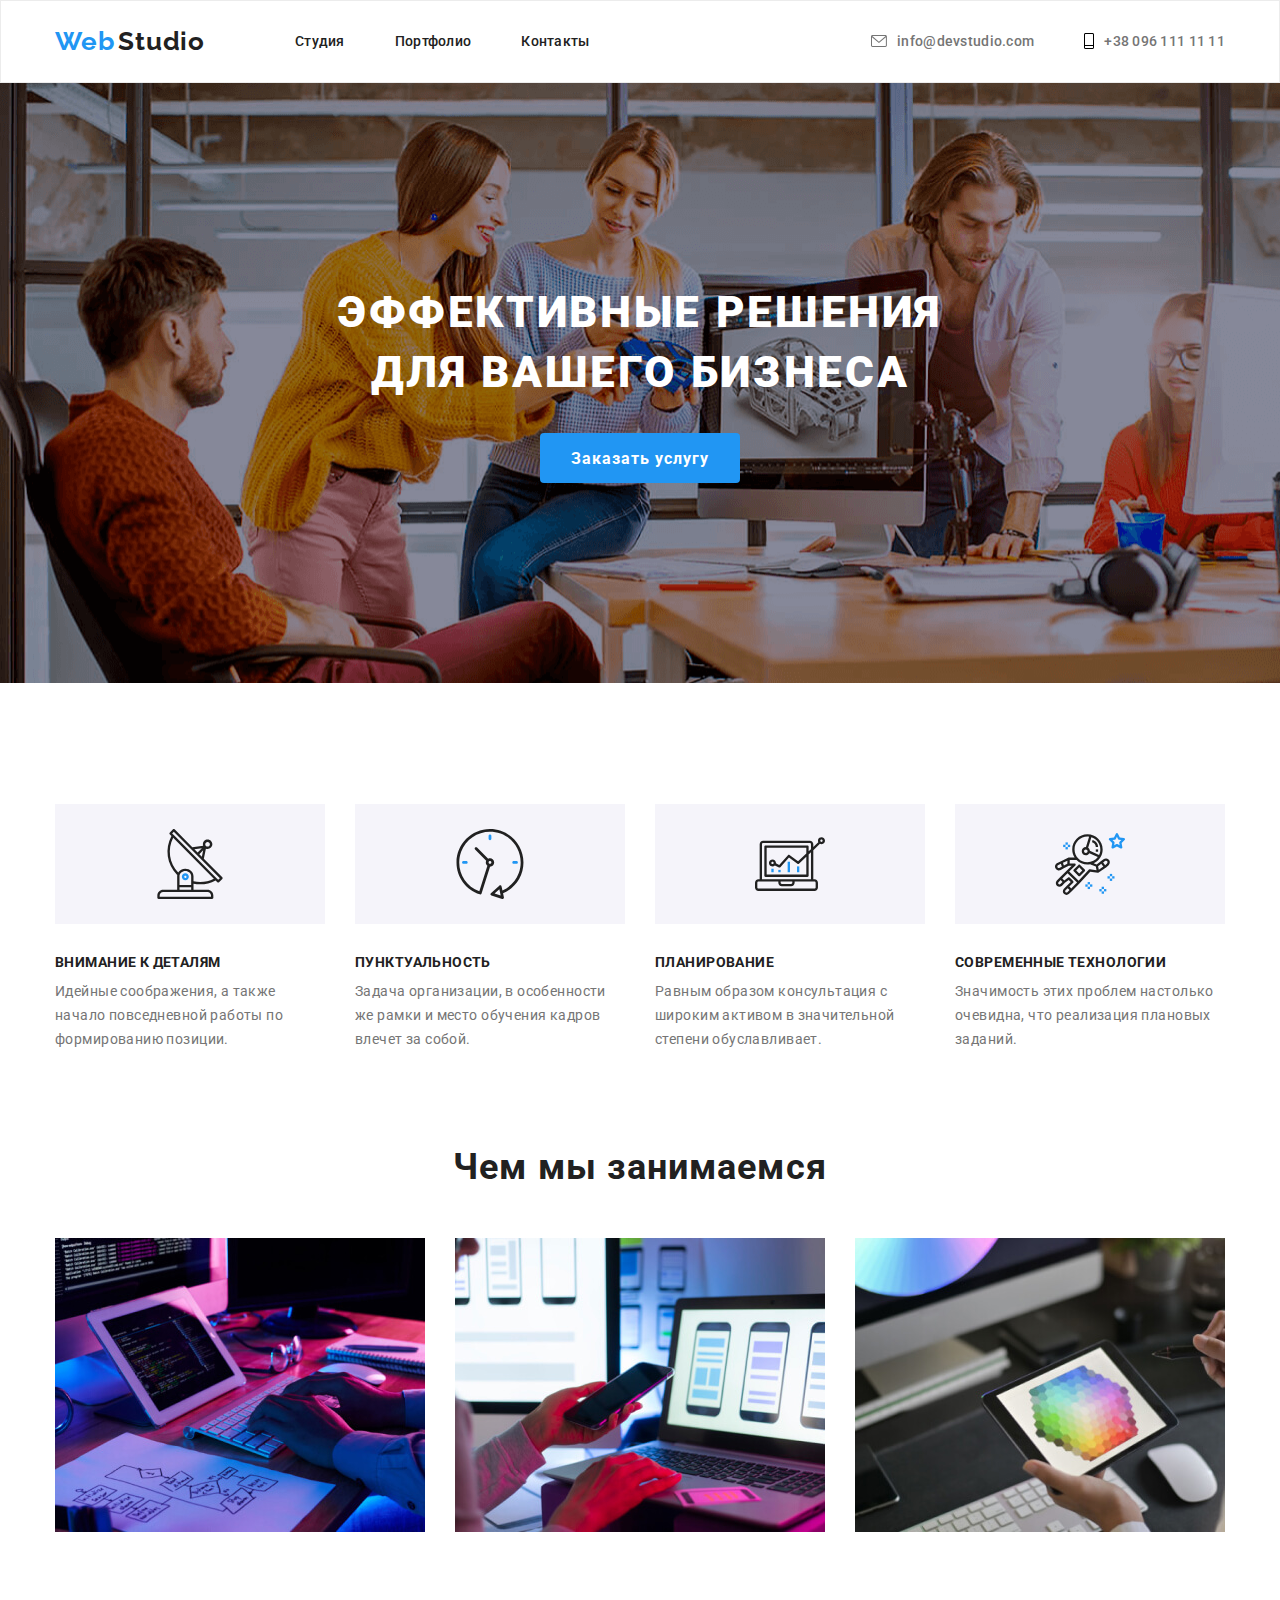
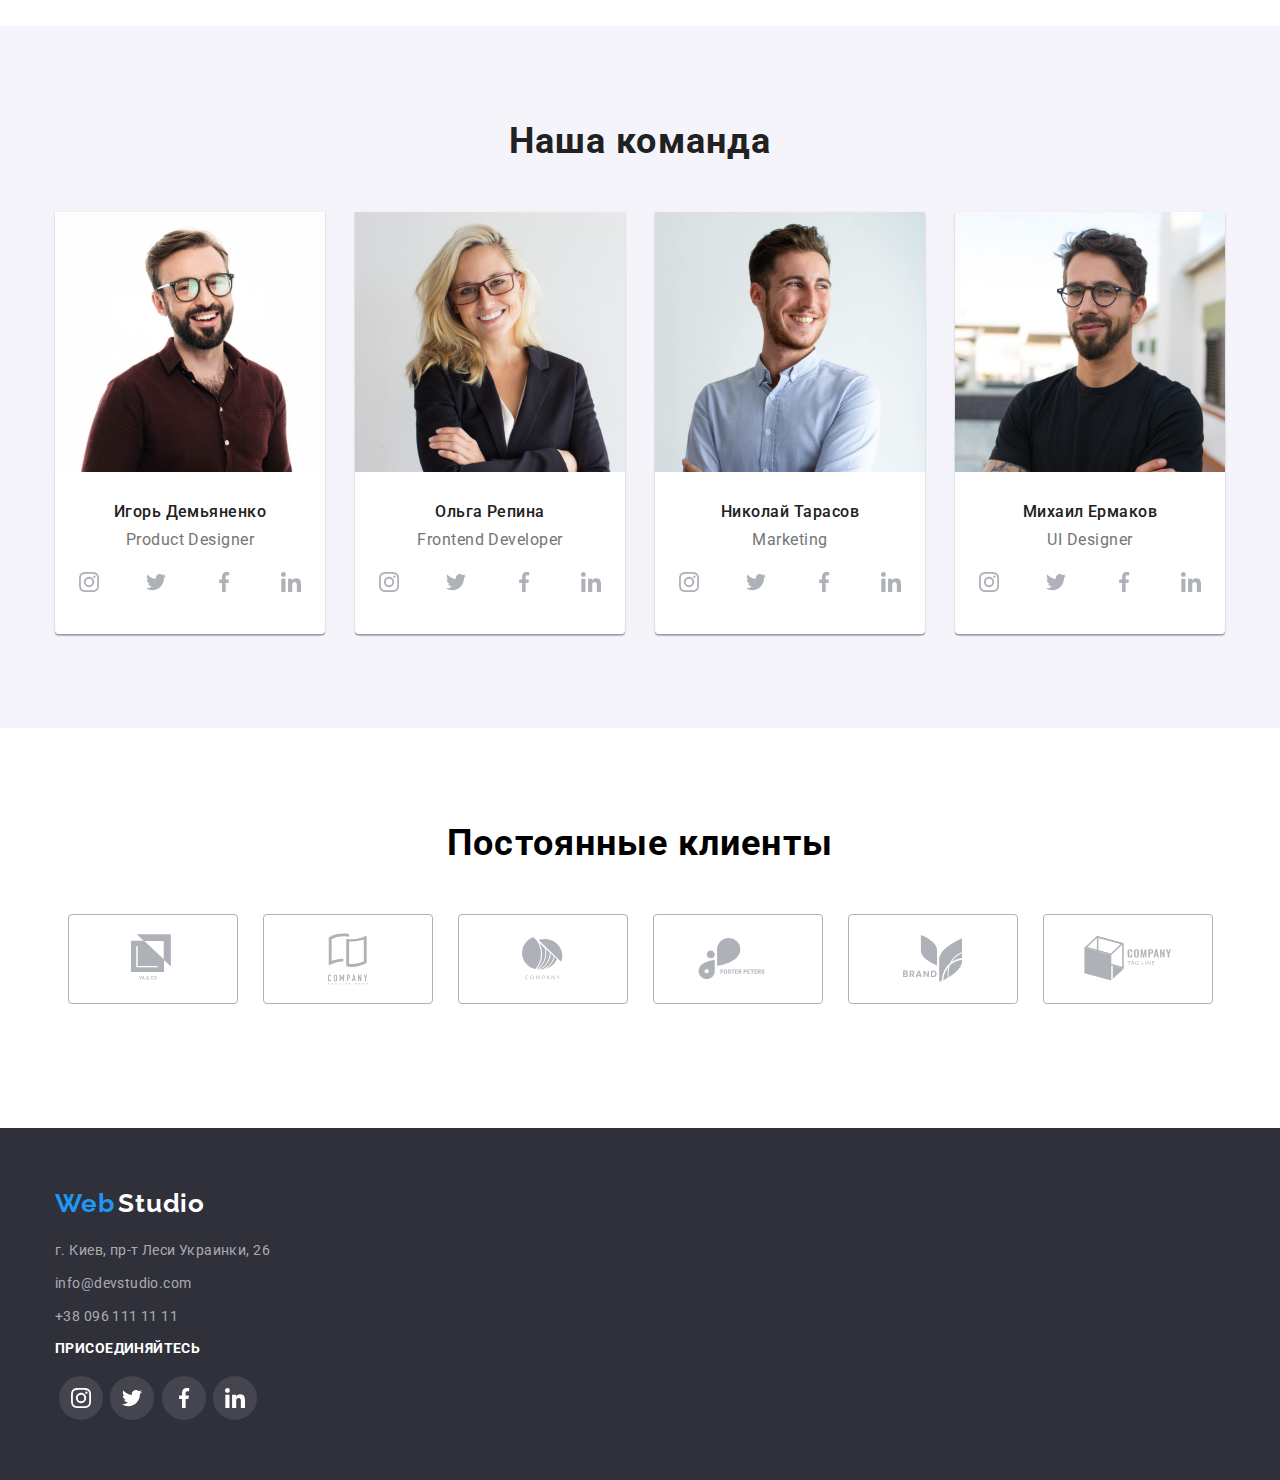
==== index.html @ cc457381 "Домашнее задание №4" ====
<!DOCTYPE html>
<html lang="ru">
	<head>
		<meta charset="UTF-8" />
		<meta name="viewport" content="width=device-width, initial-scale=1.0" />
		<title>Вебстудия</title>
		<link rel="stylesheet" href="https://cdnjs.cloudflare.com/ajax/libs/modern-normalize/1.0.0/modern-normalize.css" />
		<link
			href="https://fonts.googleapis.com/css2?family=Raleway:wght@700&family=Roboto:wght@400;500;700;900&display=swap"
			rel="stylesheet"
		/>
		<link rel="stylesheet" href="./css/styles.css" />
	</head>
	<body>
		<!--header-->
		<header class="header">
			<div class="conteiner">
				<nav class="navigation">
					<a class="logo link" href="./index.html" aria-label="Логотип Веб Студии" lang="en">
						<span class="logo-web">Web</span>
						<span class="logo-studio-black">Studio</span>
					</a>
					<ul class="navigation-list list">
						<li class="navigation-list-item">
							<a class="navigation-list-link link" href="./index.html">Студия</a>
						</li>
						<li class="navigation-list-item">
							<a class="navigation-list-link link" href="./portfolio.html">Портфолио</a>
						</li>
						<li class="navigation-list-item">
							<a class="navigation-list-link link" href="">Контакты</a>
						</li>
					</ul>
				</nav>

				<address class="address">
					<ul class="address-list list">
						<li class="address-list-item">
							<a class="address-mail-link link" href="mailto:info@devstudio.com">
								<svg class="address-mail-svg">
									<use href="./images/studio/svg/symbol-defs.svg#icon-mail"></use>
								</svg>
								info@devstudio.com
							</a>
						</li>
						<li class="address-list-item">
							<a class="address-tel-link link" href="tel:+380961111111">
								<svg class="address-tel-svg">
									<use href="./images/studio/svg/symbol-defs.svg#icon-tel"></use>
								</svg>
								+38 096 111 11 11
							</a>
						</li>
					</ul>
				</address>
			</div>
		</header>

		<main class="main">
			<!--hero-->
			<section class="hero">
				<div class="conteiner">
					<h1 class="hero-title">
						Эффективные решения
						<br />
						для вашего бизнеса
					</h1>
				</div>
				<div class="conteiner">
					<button type="button" class="modal-btn">Заказать услугу</button>
				</div>
			</section>

			<!--our advantages-->
			<section class="our-advantages">
				<div class="conteiner">
					<h2 class="our-advantages-title">Наши преимущества</h2>
					<ul class="our-advantages-list list">
						<li class="our-advantages-list-item">
							<h3 class="our-advantages-subtitle our-advantages-subtitle-icon-1">Внимание к деталям</h3>
							<p class="our-advantages-text">
								Идейные соображения, а также начало повседневной работы по формированию позиции.
							</p>
						</li>
						<li class="our-advantages-list-item">
							<h3 class="our-advantages-subtitle our-advantages-subtitle-icon-2">Пунктуальность</h3>
							<p class="our-advantages-text">
								Задача организации, в особенности же рамки и место обучения кадров влечет за собой.
							</p>
						</li>
						<li class="our-advantages-list-item">
							<h3 class="our-advantages-subtitle our-advantages-subtitle-icon-3">Планирование</h3>
							<p class="our-advantages-text">
								Равным образом консультация с широким активом в значительной степени обуславливает.
							</p>
						</li>
						<li class="our-advantages-list-item">
							<h3 class="our-advantages-subtitle our-advantages-subtitle-icon-4">Современные технологии</h3>
							<p class="our-advantages-text">
								Значимость этих проблем настолько очевидна, что реализация плановых заданий.
							</p>
						</li>
					</ul>
				</div>
			</section>

			<!--what are we doing-->
			<section class="what-are-we-doing">
				<div class="conteiner">
					<h2 class="what-are-we-doing-title">Чем мы занимаемся</h2>
					<ul class="what-are-we-doing-list list">
						<li class="what-are-we-doing-list-item">
							<a href="">
								<img src="./images/studio/what-are-we-doing/what-are-we-doing-1.jpg" width="370" height="294" alt="" />
							</a>
						</li>
						<li class="what-are-we-doing-list-item">
							<a href="">
								<img src="./images/studio/what-are-we-doing/what-are-we-doing-2.jpg" width="370" height="294" alt="" />
							</a>
						</li>
						<li class="what-are-we-doing-list-item">
							<a href="">
								<img src="./images/studio/what-are-we-doing/what-are-we-doing-3.jpg" width="370" height="294" alt="" />
							</a>
						</li>
					</ul>
				</div>
			</section>

			<!--our team-->
			<section class="our-team">
				<div class="conteiner">
					<h2 class="our-team-title">Наша команда</h2>
					<ul class="our-team-list list">
						<li class="our-team-list-item list">
							<img src="./images/studio/our-team/our-team-1.jpg" alt="фото парня анфас" width="270" height="260" />
							<h3 class="our-team-subtitle">Игорь Демьяненко</h3>
							<p class="our-team-text">Product Designer</p>
							<ul class="our-team-social-list list">
								<li class="our-team-social-list-item">
									<a href="#" class="our-team-social-list-link">
										<svg class="our-team-social-list-svg">
											<use href="./images/studio/svg/symbol-defs.svg#icon-instagram-1"></use>
										</svg>
									</a>
								</li>
								<li class="our-team-social-list-item">
									<a href="#" class="our-team-social-list-link">
										<svg class="our-team-social-list-svg">
											<use href="./images/studio/svg/symbol-defs.svg#icon-twitter-1"></use>
										</svg>
									</a>
								</li>
								<li class="our-team-social-list-item">
									<a href="#" class="our-team-social-list-link">
										<svg class="our-team-social-list-svg">
											<use href="./images/studio/svg/symbol-defs.svg#icon-facebook-1"></use>
										</svg>
									</a>
								</li>
								<li class="our-team-social-list-item">
									<a href="#" class="our-team-social-list-link">
										<svg class="our-team-social-list-svg">
											<use href="./images/studio/svg/symbol-defs.svg#icon-linkedin-1"></use>
										</svg>
									</a>
								</li>
							</ul>
						</li>
						<li class="our-team-list-item list">
							<img src="./images/studio/our-team/our-team-2.jpg" alt="фото девушки анфас" width="270" height="260" />
							<h3 class="our-team-subtitle">Ольга Репина</h3>
							<p class="our-team-text">Frontend Developer</p>
							<ul class="our-team-social-list list">
								<li class="our-team-social-list-item">
									<a href="#" class="our-team-social-list-link">
										<svg class="our-team-social-list-svg">
											<use href="./images/studio/svg/symbol-defs.svg#icon-instagram-1"></use>
										</svg>
									</a>
								</li>
								<li class="our-team-social-list-item">
									<a href="#" class="our-team-social-list-link">
										<svg class="our-team-social-list-svg">
											<use href="./images/studio/svg/symbol-defs.svg#icon-twitter-1"></use>
										</svg>
									</a>
								</li>
								<li class="our-team-social-list-item">
									<a href="#" class="our-team-social-list-link">
										<svg class="our-team-social-list-svg">
											<use href="./images/studio/svg/symbol-defs.svg#icon-facebook-1"></use>
										</svg>
									</a>
								</li>
								<li class="our-team-social-list-item">
									<a href="#" class="our-team-social-list-link">
										<svg class="our-team-social-list-svg">
											<use href="./images/studio/svg/symbol-defs.svg#icon-linkedin-1"></use>
										</svg>
									</a>
								</li>
							</ul>
						</li>
						<li class="our-team-list-item list">
							<img src="./images/studio/our-team/our-team-3.jpg" alt="фото парня анфас" width="270" height="260" />
							<h3 class="our-team-subtitle">Николай Тарасов</h3>
							<p class="our-team-text">Marketing</p>
							<ul class="our-team-social-list list">
								<li class="our-team-social-list-item">
									<a href="#" class="our-team-social-list-link">
										<svg class="our-team-social-list-svg">
											<use href="./images/studio/svg/symbol-defs.svg#icon-instagram-1"></use>
										</svg>
									</a>
								</li>
								<li class="our-team-social-list-item">
									<a href="#" class="our-team-social-list-link">
										<svg class="our-team-social-list-svg">
											<use href="./images/studio/svg/symbol-defs.svg#icon-twitter-1"></use>
										</svg>
									</a>
								</li>
								<li class="our-team-social-list-item">
									<a href="#" class="our-team-social-list-link">
										<svg class="our-team-social-list-svg">
											<use href="./images/studio/svg/symbol-defs.svg#icon-facebook-1"></use>
										</svg>
									</a>
								</li>
								<li class="our-team-social-list-item">
									<a href="#" class="our-team-social-list-link">
										<svg class="our-team-social-list-svg">
											<use href="./images/studio/svg/symbol-defs.svg#icon-linkedin-1"></use>
										</svg>
									</a>
								</li>
							</ul>
						</li>
						<li class="our-team-list-item list">
							<img src="./images/studio/our-team/our-team-4.jpg" alt="фото парня анфас" width="270" height="260" />
							<h3 class="our-team-subtitle">Михаил Ермаков</h3>
							<p class="our-team-text">UI Designer</p>
							<ul class="our-team-social-list list">
								<li class="our-team-social-list-item">
									<a href="#" class="our-team-social-list-link">
										<svg class="our-team-social-list-svg">
											<use href="./images/studio/svg/symbol-defs.svg#icon-instagram-1"></use>
										</svg>
									</a>
								</li>
								<li class="our-team-social-list-item">
									<a href="#" class="our-team-social-list-link">
										<svg class="our-team-social-list-svg">
											<use href="./images/studio/svg/symbol-defs.svg#icon-twitter-1"></use>
										</svg>
									</a>
								</li>
								<li class="our-team-social-list-item">
									<a href="#" class="our-team-social-list-link">
										<svg class="our-team-social-list-svg">
											<use href="./images/studio/svg/symbol-defs.svg#icon-facebook-1"></use>
										</svg>
									</a>
								</li>
								<li class="our-team-social-list-item">
									<a href="#" class="our-team-social-list-link">
										<svg class="our-team-social-list-svg">
											<use href="./images/studio/svg/symbol-defs.svg#icon-linkedin-1"></use>
										</svg>
									</a>
								</li>
							</ul>
						</li>
					</ul>
				</div>
			</section>

			<!--regular customers-->
			<section class="regular-customers">
				<div class="conteiner">
					<h2 class="regular-customers-title">Постоянные клиенты</h2>
					<ul class="regular-customers-list list">
						<li class="regular-customers-list-item">
							<a href="#" class="regular-customers-list-link">
								<svg class="regular-customers-list-svg" width="44px" height="49px">
									<use href="./images/studio/svg/symbol-defs.svg#icon-logo-1"></use>
								</svg>
							</a>
						</li>
						<li class="regular-customers-list-item">
							<a href="#" class="regular-customers-list-link">
								<svg class="regular-customers-list-svg" width="40px" height="52px">
									<use href="./images/studio/svg/symbol-defs.svg#icon-logo-2"></use>
								</svg>
							</a>
						</li>
						<li class="regular-customers-list-item">
							<a href="#" class="regular-customers-list-link">
								<svg class="regular-customers-list-svg" width="41px" height="43px">
									<use href="./images/studio/svg/symbol-defs.svg#icon-logo-3"></use>
								</svg>
							</a>
						</li>
						<li class="regular-customers-list-item">
							<a href="#" class="regular-customers-list-link">
								<svg class="regular-customers-list-svg" width="80px" height="42px">
									<use href="./images/studio/svg/symbol-defs.svg#icon-logo-4"></use>
								</svg>
							</a>
						</li>
						<li class="regular-customers-list-item">
							<a href="#" class="regular-customers-list-link">
								<svg class="regular-customers-list-svg" width="59px" height="47px">
									<use href="./images/studio/svg/symbol-defs.svg#icon-logo-5"></use>
								</svg>
							</a>
						</li>
						<li class="regular-customers-list-item">
							<a href="#" class="regular-customers-list-link">
								<svg class="regular-customers-list-svg" width="88px" height="45px">
									<use href="./images/studio/svg/symbol-defs.svg#icon-logo-6"></use>
								</svg>
							</a>
						</li>
					</ul>
				</div>
			</section>
		</main>

		<footer class="footer">
			<div class="conteiner">
				<a class="logo-footer link" href="./index.html" aria-label="Логотип Веб Студии" lang="en">
					<span class="logo-footer-web">Web</span>
					<span class="logo-footer-studio-white">Studio</span>
				</a>
				<address class="address-footer">
					<ul class="address-footer-list list">
						<li class="address-footer-list-item">
							<a class="address-footer-map-link link" href="https://goo.gl/maps/joasaBkSW2DnJmef8" target="blank">
								г. Киев, пр-т Леси Украинки, 26
							</a>
						</li>
						<li class="address-footer-list-item">
							<a class="address-footer-mail-link link" href="mailto:info@devstudio.com">info@devstudio.com</a>
						</li>
						<li class="address-footer-list-item">
							<a class="address-footer-tel-link link" href="tel:+380961111111">+38 096 111 11 11</a>
						</li>
					</ul>
				</address>
				<div class="join">
					<h3 class="footer-join-title">присоединяйтесь</h3>
					<ul class="footer-social-list list">
						<li class="footer-social-list-item">
							<a href="#" class="footer-social-list-link">
								<svg class="footer-social-list-svg">
									<use href="./images/studio/svg/symbol-defs.svg#icon-instagram-1"></use>
								</svg>
							</a>
						</li>
						<li class="footer-social-list-item">
							<a href="#" class="footer-social-list-link">
								<svg class="footer-social-list-svg">
									<use href="./images/studio/svg/symbol-defs.svg#icon-twitter-1"></use>
								</svg>
							</a>
						</li>
						<li class="footer-social-list-item">
							<a href="#" class="footer-social-list-link">
								<svg class="footer-social-list-svg">
									<use href="./images/studio/svg/symbol-defs.svg#icon-facebook-1"></use>
								</svg>
							</a>
						</li>
						<li class="footer-social-list-item">
							<a href="#" class="footer-social-list-link">
								<svg class="footer-social-list-svg">
									<use href="./images/studio/svg/symbol-defs.svg#icon-linkedin-1"></use>
								</svg>
							</a>
						</li>
					</ul>
				</div>
			</div>
		</footer>
	</body>
</html>
---- css/styles.css ----
:root {
	--main-font: "Roboto", sans-serif;
	--secondary-font: "Raleway", sans-serif;
	--main-color: #212121;
	--secondary-color: #757575;
	--third-color: #ffffff;
	--accent-color: #2196f3;
	--modal-btn-color: #188ce8;
	--bgd-color: #f5f4fa;
	--icon-color: #afb1b8;
}

*,
*::before,
*::after {
	padding: 0px;
	margin: 0px;
}

body {
	font-family: var(--main-font);
	font-style: normal;
}

.list {
	list-style: none;
}

.link {
	text-decoration: none;
}

.address {
	font-style: normal;
}

img {
	display: block;
}

.conteiner {
	width: 1200px;
	padding: 0 15px;
	margin: 0 auto;
}

/*======== header =======*/
.header {
	padding: 25px 0;
	border: 1px solid #ececec;
}
.header .conteiner {
	display: flex;
	align-items: center;
}

.header .address {
	margin-left: auto;
}
.address-list-item:not(:last-child) {
	margin-right: 50px;
}

.navigation {
	display: flex;
	align-items: center;
}

.navigation-list {
	display: flex;
}

.address-list {
	display: flex;
	align-items: center;
}

.logo {
	margin-right: 90px;
}

.navigation-list-item:not(:last-child) {
	margin-right: 50px;
}

.logo-web {
	font-family: var(--secondary-font);
	font-style: normal;
	font-weight: 700;
	font-size: 26px;
	line-height: 1.192;
	letter-spacing: 0.03em;
	color: var(--accent-color);
}

.logo-studio-black {
	font-family: var(--secondary-font);
	font-style: normal;
	font-weight: 700;
	font-size: 26px;
	line-height: 1.192;
	letter-spacing: 0.03em;
	color: var(--main-color);
}

.navigation-list-link {
	font-weight: 500;
	font-size: 14px;
	line-height: 1.143;
	letter-spacing: 0.02em;
	color: var(--main-color);
}

.address-tel-link,
.address-mail-link {
	font-style: normal;
	font-weight: 500;
	font-size: 14px;
	line-height: 1.143;
	letter-spacing: 0.02em;
	color: var(--secondary-color);

	display: flex;
	justify-content: center;
	align-items: center;
}

.navigation-list-link:hover,
.navigation-list-link:focus,
.address-mail-link:hover,
.address-mail-link:focus,
.address-tel-link:hover,
.address-tel-link:focus {
	color: var(--accent-color);
	cursor: pointer;
}

.address-mail-svg {
	width: 16px;
	height: 12px;
	margin-right: 10px;
}

.address-mail-link:hover .address-mail-svg {
	fill: var(--accent-color);
	cursor: pointer;
}

.address-mail-svg {
	fill: var(--secondary-color);
}

.address-tel-svg {
	width: 10px;
	height: 16px;
	margin-right: 10px;
}

.address-tel-link:hover .address-tel-svg {
	fill: var(--accent-color);
	cursor: pointer;
}

.address-tell-svg {
	fill: var(--secondary-color);
}
/*======== end header =======*/

/*======================================== STUDIO ========================================*/
/*======= hero =======*/
.hero {
	background: #c4c4c4;
	background-image: url(../images/studio/hero/hero-Img.png);
	background-color: rgba(47, 48, 58, 0.4);
	text-align: center;
	padding-top: 200px;
	padding-bottom: 200px;
}
.hero-title {
	margin-top: 0px;
	margin-bottom: 30px;
	font-weight: 900;
	font-size: 44px;
	line-height: 1.36;
	letter-spacing: 0.06em;
	text-transform: uppercase;
	color: var(--third-color);
}

.modal-btn {
	border-radius: 4px;
	border: 1px solid transparent;
	min-width: 200px;
	height: 50px;
	padding: 10px;

	font-family: var(--main-font);
	font-style: normal;
	font-weight: 700;
	font-size: 16px;
	line-height: 1.88;
	align-items: center;
	letter-spacing: 0.06em;
	color: var(--third-color);
	background-color: var(--accent-color);
}

.modal-btn:hover,
.modal-btn:focus {
	background: var(--modal-btn-color);
	cursor: pointer;
}
/*======= end hero =======*/

/*======= our advantages =======*/
.our-advantages {
	padding-bottom: 94px;
	padding-top: 94px;
}

.our-advantages-list {
	display: flex;
	flex-wrap: wrap;
}

.our-advantages-list-item {
	width: calc((100% - 90px) / 4);
	margin-right: 30px;
}
.our-advantages-list-item:nth-child(4n) {
	margin-right: 0;
}

.our-advantages-title {
	visibility: hidden;
}
.our-advantages-subtitle {
	margin-top: 0px;
	margin-bottom: 10px;
	font-weight: 700;
	font-size: 14px;
	line-height: 1.143;
	letter-spacing: 0.03em;
	text-transform: uppercase;
	color: var(--main-color);
}

.our-advantages-text {
	margin-top: 0px;
	margin-bottom: 0px;
	font-weight: 400;
	font-size: 14px;
	line-height: 1.714;
	letter-spacing: 0.03em;
	color: var(--secondary-color);
}

.our-advantages-subtitle-icon-1::before {
	display: block;
	content: "";
	width: 270px;
	height: 120px;
	background-color: var(--bgd-color);
	margin-bottom: 30px;
	background-image: url(../images/studio/svg/our-advantages-icon/antenna\ 1.svg);
	background-repeat: no-repeat;
	background-position: center;
}

.our-advantages-subtitle-icon-2::before {
	display: block;
	content: "";
	width: 270px;
	height: 120px;
	background-color: var(--bgd-color);
	margin-bottom: 30px;
	background-image: url(../images/studio/svg/our-advantages-icon/clock\ 1.svg);
	background-repeat: no-repeat;
	background-position: center;
}
.our-advantages-subtitle-icon-3::before {
	display: block;
	content: "";
	width: 270px;
	height: 120px;
	background-color: var(--bgd-color);
	margin-bottom: 30px;
	background-image: url(../images/studio/svg/our-advantages-icon/diagram\ 1.svg);
	background-repeat: no-repeat;
	background-position: center;
}
.our-advantages-subtitle-icon-4::before {
	display: block;
	content: "";
	width: 270px;
	height: 120px;
	background-color: var(--bgd-color);
	margin-bottom: 30px;
	background-image: url(../images/studio/svg/our-advantages-icon/astronaut\ 1.svg);
	background-repeat: no-repeat;
	background-position: center;
}
/*======= end our advantages =======*/

/*======= what-are-we-doing ======*/
.what-are-we-doing {
	padding-bottom: 94px;
}

.what-are-we-doing-list {
	display: flex;
	flex-wrap: wrap;
}

.what-are-we-doing-list-item {
	width: calc((100% - 60px) / 3);
	margin-right: 30px;
}

.what-are-we-doing-list-item:nth-child(3n) {
	margin-right: 0;
}

.what-are-we-doing-title {
	margin-top: 0px;
	margin-bottom: 50px;
	font-weight: 700;
	font-size: 36px;
	line-height: 1.167;
	text-align: center;
	letter-spacing: 0.03em;
	color: var(--main-color);
}
/*======= end what are we doing ======*/

/*======= our team =======*/
.our-team {
	background: var(--bgd-color);
}

.our-team {
	padding-bottom: 94px;
	padding-top: 94px;
}

.our-team-list {
	display: flex;
	flex-wrap: wrap;
}

.our-team-list-item {
	margin-right: 30px;
	width: calc((100% - 90px) / 4);
	border-radius: 0px 0px 4px 4px;
	background: var(--third-color);
	box-shadow: 0px 1px 3px rgba(0, 0, 0, 0.12), 0px 1px 1px rgba(0, 0, 0, 0.14), 0px 2px 1px rgba(0, 0, 0, 0.2);
}

.our-team-social-list {
	display: flex;
	justify-content: space-around;
	margin-bottom: 30px;
}

.our-team-social-list-link {
	display: flex;
	justify-content: center;
	align-items: center;
	width: 44px;
	height: 44px;
	border-radius: 50%;
	background-color: var(--third-color);
}

.our-team-social-list-svg {
	width: 20px;
	height: 20px;
	fill: var(--icon-color);
}

.our-team-social-list-link:hover .our-team-social-list-svg {
	fill: var(--third-color);
}

.our-team-social-list-link:hover {
	background-color: var(--accent-color);
}

.our-team-list-item:nth-child(4n) {
	margin-right: 0;
}

.our-team-title {
	margin-top: 0px;
	margin-bottom: 50px;
	font-weight: 700;
	font-size: 36px;
	line-height: 1.167;
	text-align: center;
	letter-spacing: 0.03em;
	color: var(--main-color);
}

.our-team-subtitle {
	margin-top: 30px;
	margin-bottom: 10px;
	font-weight: 500;
	font-size: 16px;
	line-height: 1.188;
	text-align: center;
	letter-spacing: 0.03em;
	color: var(--main-color);
}

.our-team-text {
	margin-bottom: 10px;
	font-weight: 400;
	font-size: 16px;
	text-align: center;
	letter-spacing: 0.03em;
	color: var(--secondary-color);
}
/*======= end our team =======*/

/*======= regular customers =======*/
.regular-customers {
	padding-bottom: 94px;
	padding-top: 94px;
}

.regular-customers-title {
	font-family: var(--main-font);
	font-style: normal;
	font-weight: 700;
	font-size: 36px;
	line-height: 42px;
	text-align: center;
	letter-spacing: 0.03em;
	margin-bottom: 50px;
}

.regular-customers-list {
	display: flex;
	justify-content: space-around;
	margin-bottom: 30px;
}

.regular-customers-list-link {
	display: flex;
	justify-content: center;
	align-items: center;
	width: 170px;
	height: 90px;
	border: 1px solid var(--icon-color);
	box-sizing: border-box;
	border-radius: 4px;
}

.regular-customers-list-svg {
	fill: var(--icon-color);
}

.regular-customers-list-link:hover {
	border-color: var(--accent-color);
}

.regular-customers-list-link:hover .regular-customers-list-svg {
	fill: var(--accent-color);
}
/*======= end regular customers =======*/

/*======= footter address =======*/
.footer {
	background: #2f303a;
	padding-top: 60px;
	padding-bottom: 60px;
}

.logo-footer {
	display: block;
	margin-bottom: 20px;
}

.logo-footer-web {
	font-family: var(--secondary-font);
	font-style: normal;
	font-weight: 700;
	font-size: 26px;
	line-height: 1.192;
	letter-spacing: 0.03em;
	color: var(--accent-color);
}

.logo-footer-studio-white {
	font-family: var(--secondary-font);
	font-style: normal;
	font-weight: 700;
	font-size: 26px;
	line-height: 1.192;
	letter-spacing: 0.03em;
	color: var(--third-color);
}

.address-footer-list-item {
	display: block;
}

.address-footer-list-item:not(:last-child) {
	margin-bottom: 9px;
}

.address-footer-map-link {
	font-style: normal;
	font-weight: 400;
	font-size: 14px;
	line-height: 1.714;
	letter-spacing: 0.03em;
	color: rgba(255, 255, 255, 0.6);
}

.address-footer-mail-link,
.address-footer-tel-link {
	font-style: normal;
	font-weight: 400;
	font-size: 14px;
	line-height: 1.714;
	letter-spacing: 0.03em;
	color: rgba(255, 255, 255, 0.6);
}

.address-footer-map-link:hover,
.address-footer-map-link:focus,
.address-footer-mail-link:hover,
.address-footer-mail-link:focus,
.address-footer-tel-link:hover,
.address-footer-tel-link:focus {
	color: var(--third-color);
}

.address-footer {
	width: 231px;
	height: 81px;
	margin-bottom: 20px;
}

.join {
	width: 206px;
	height: 80px;
}

.footer-join-title {
	font-family: var(--main-font);
	font-style: normal;
	font-weight: 700;
	font-size: 14px;
	line-height: 16px;
	letter-spacing: 0.03em;
	text-transform: uppercase;
	color: var(--third-color);
	margin-bottom: 20px;
}

.footer-social-list {
	display: flex;
	justify-content: space-around;
}

.footer-social-list-link {
	display: flex;
	justify-content: center;
	align-items: center;
	width: 44px;
	height: 44px;
	border-radius: 50%;
	background: rgba(255, 255, 255, 0.1);
}

.footer-social-list-svg {
	width: 20px;
	height: 20px;
	fill: var(--third-color);
}

.footer-social-list-link:hover .footer-social-list-svg {
	fill: var(--third-color);
}

.footer-social-list-link:hover {
	background-color: var(--accent-color);
}
/*======= end footter address =======*/
/*======================================== END STUDIO ========================================*/

/*======================================== PORTFOLIO ========================================*/
/*======= pottfolio filters =======*/
.pottfolio-filters-list {
	display: flex;
	flex-wrap: wrap;
	justify-content: center;
}

.pottfolio-filters {
	padding-bottom: 50px;
	padding-top: 94px;
}

.pottfolio-filters-list-item:not(:last-child) {
	margin-right: 8px;
}

.pottfolio-filters-btn:hover,
.pottfolio-filters-btn:focus {
	color: var(--third-color);
	background: var(--accent-color);
	cursor: pointer;
}

.pottfolio-filters-btn {
	font-family: var(--main-font);
	font-style: normal;
	font-weight: 500;
	font-size: 16px;
	line-height: 1.63;
	text-align: center;
	letter-spacing: 0.03em;
	color: var(--main-color);

	background: var(--bgd-color);
	border-radius: 4px;
	border: 1px solid transparent;
	padding: 6px 22px;
}
/*======= end pottfolio filters =======*/

/*======= pottfolio projects =======*/
.projects {
	padding-bottom: 94px;
}

.projects-list {
	display: flex;
	flex-wrap: wrap;
}

.projects-list-item {
	width: calc((100% - 60px) / 3);
	height: 404px;
	background: var(--third-color);
	border: 1px solid #eeeeee;
	box-sizing: border-box;
	margin-right: 30px;
	margin-bottom: 30px;
}
.projects-list-item:hover {
	box-shadow: 0px 1px 1px rgba(0, 0, 0, 0.12), 0px 4px 4px rgba(0, 0, 0, 0.06), 1px 4px 6px rgba(0, 0, 0, 0.16);
	cursor: pointer;
}

.projects-list-item:nth-child(3n) {
	margin-right: 0;
}

.projects-list-item:nth-last-child(-n + 3) {
	margin-bottom: 0;
}

.projects-title {
	visibility: hidden;
}

.projects-subtitle {
	font-weight: 700;
	font-size: 18px;
	line-height: 2;
	letter-spacing: 0.06em;
	color: var(--main-color);
}

.projects-text {
	font-weight: 400;
	font-size: 16px;
	line-height: 1.88;
	letter-spacing: 0.03em;
	color: var(--secondary-color);
}

.projects-list-content {
	padding: 20px 24px;
}
/*======= end pottfolio projects =======*/
/*======================================== END PORTFOLIO ========================================*/
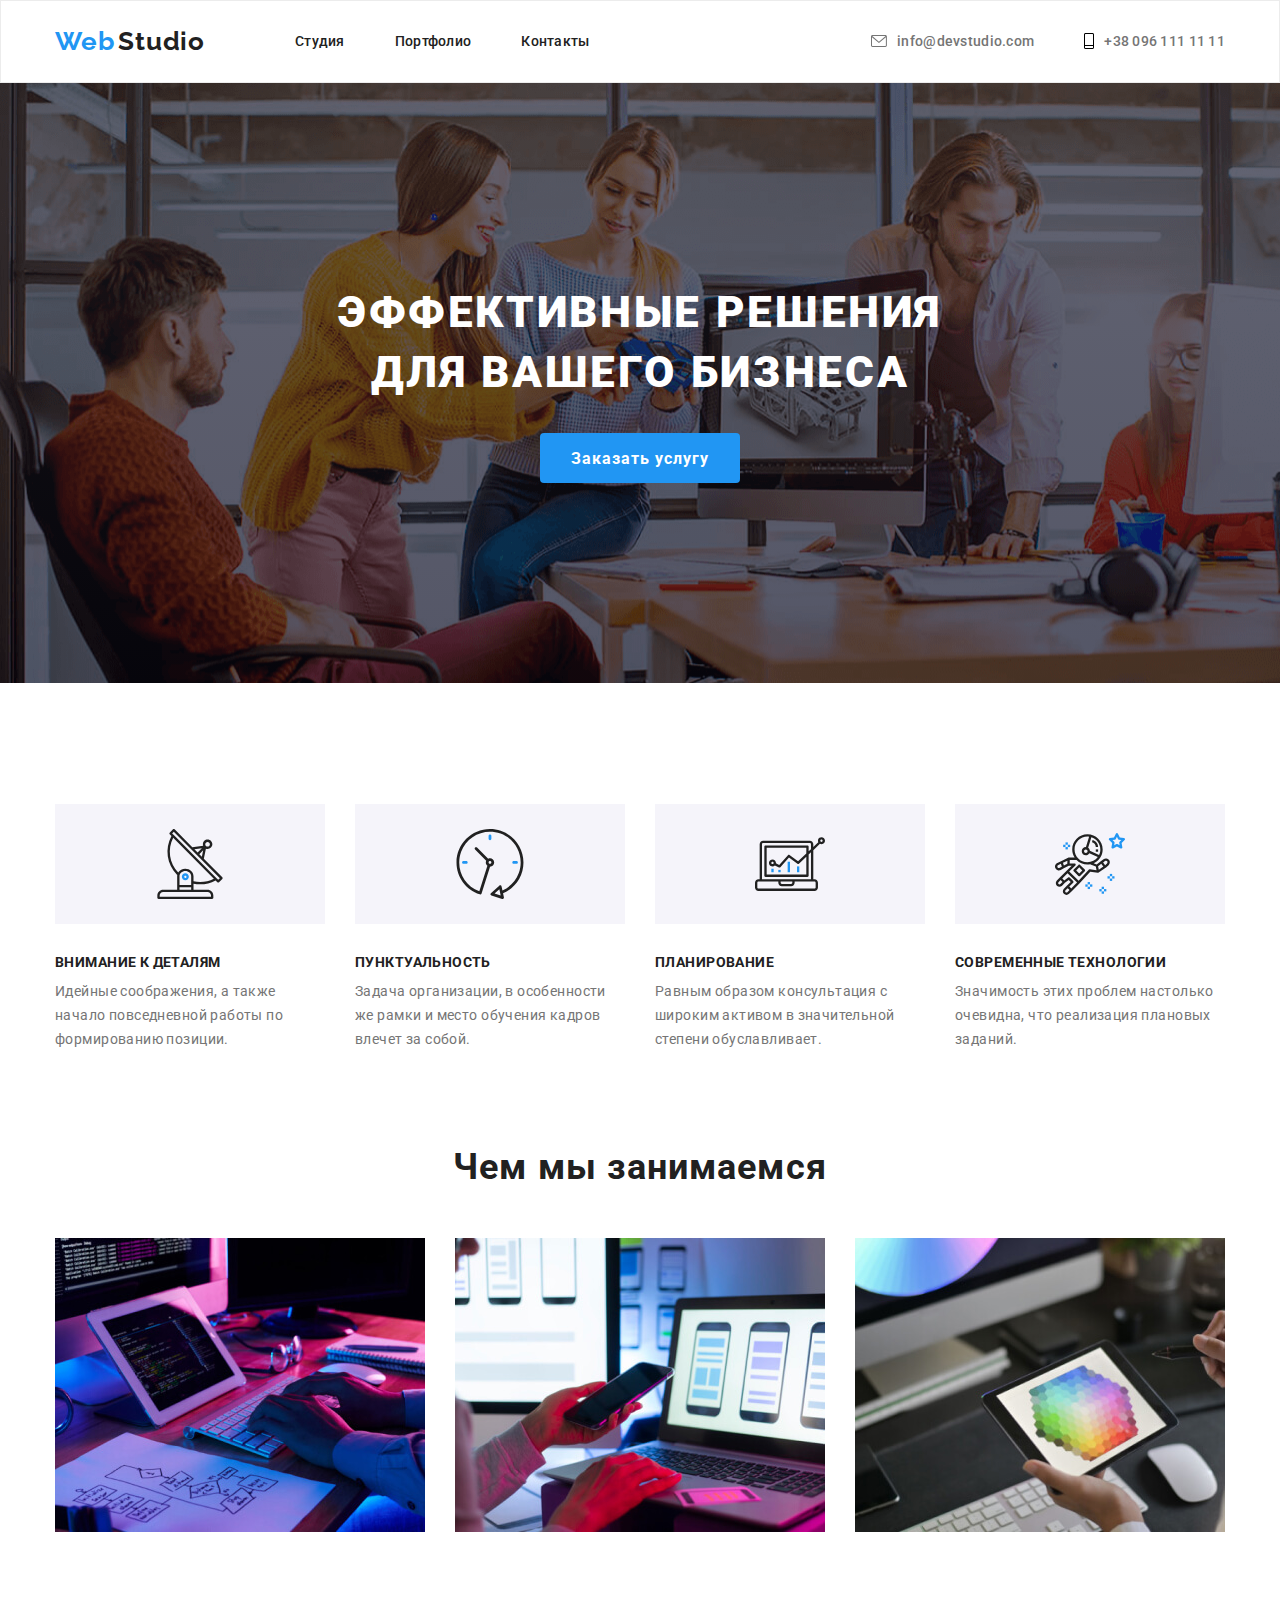
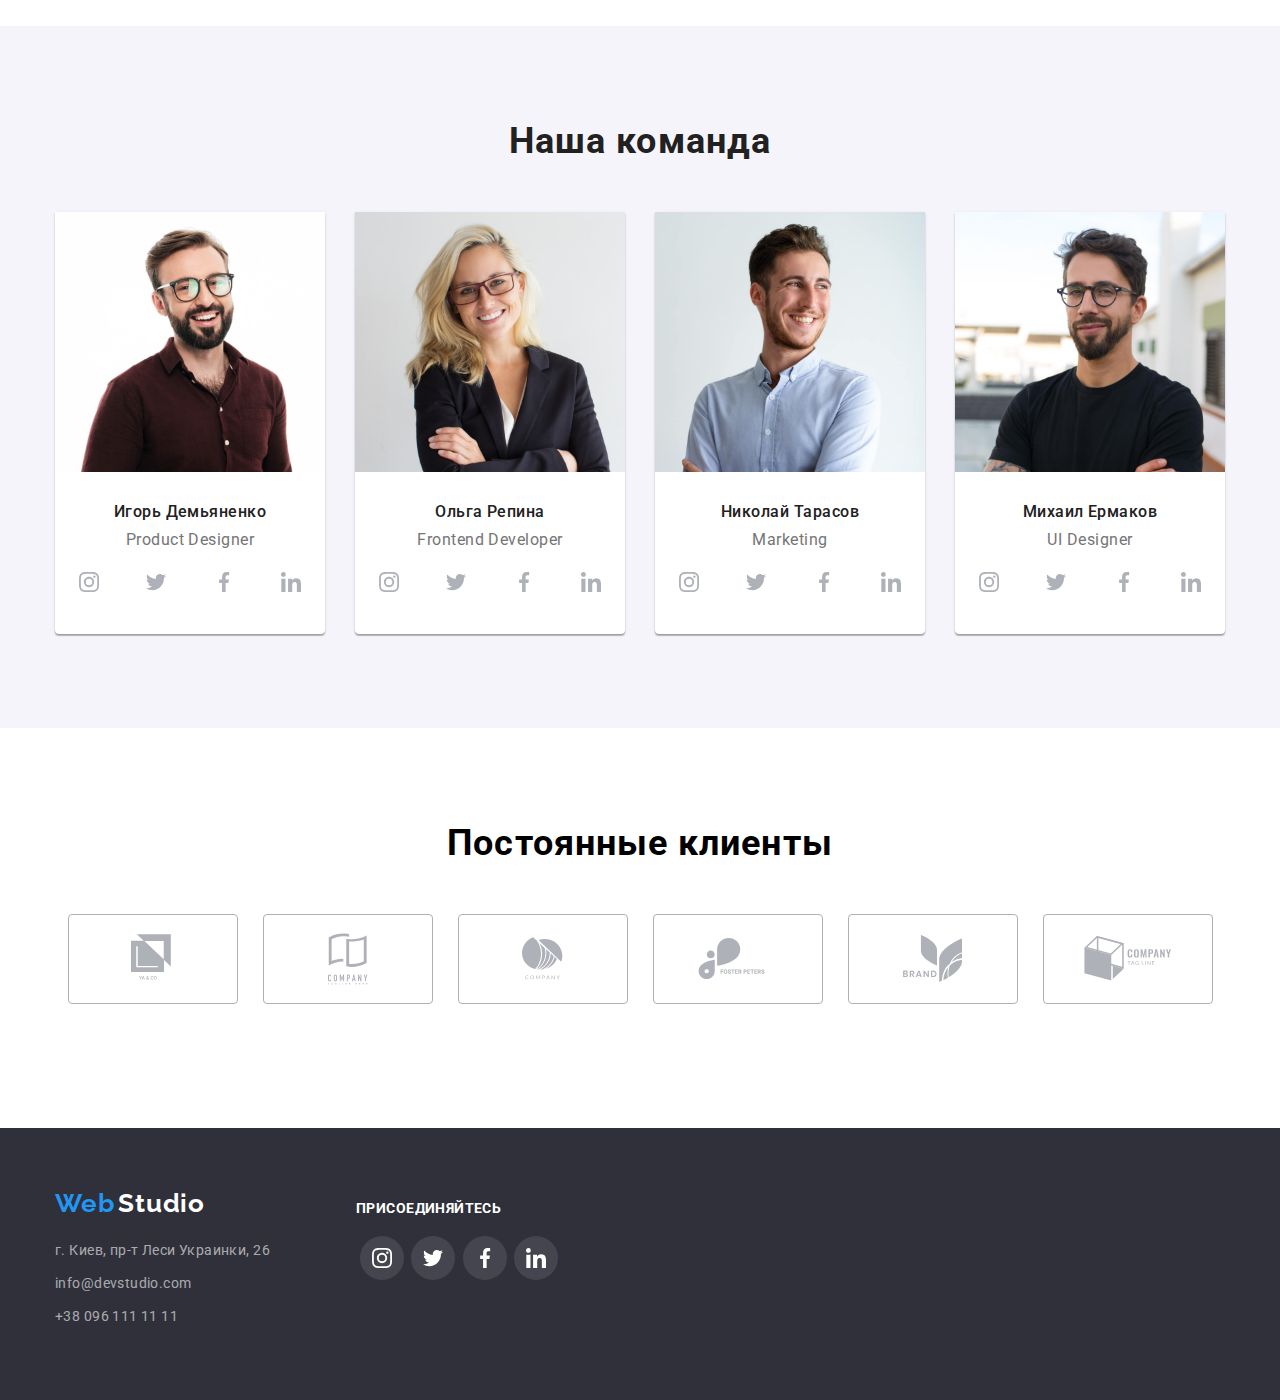
==== commit 0102381f: "домашнее задание №4.1" ====
--- a/index.html
+++ b/index.html
@@ -331,57 +331,63 @@
 
 		<footer class="footer">
 			<div class="conteiner">
-				<a class="logo-footer link" href="./index.html" aria-label="Логотип Веб Студии" lang="en">
-					<span class="logo-footer-web">Web</span>
-					<span class="logo-footer-studio-white">Studio</span>
-				</a>
-				<address class="address-footer">
-					<ul class="address-footer-list list">
-						<li class="address-footer-list-item">
-							<a class="address-footer-map-link link" href="https://goo.gl/maps/joasaBkSW2DnJmef8" target="blank">
-								г. Киев, пр-т Леси Украинки, 26
-							</a>
-						</li>
-						<li class="address-footer-list-item">
-							<a class="address-footer-mail-link link" href="mailto:info@devstudio.com">info@devstudio.com</a>
-						</li>
-						<li class="address-footer-list-item">
-							<a class="address-footer-tel-link link" href="tel:+380961111111">+38 096 111 11 11</a>
-						</li>
-					</ul>
-				</address>
-				<div class="join">
-					<h3 class="footer-join-title">присоединяйтесь</h3>
-					<ul class="footer-social-list list">
-						<li class="footer-social-list-item">
-							<a href="#" class="footer-social-list-link">
-								<svg class="footer-social-list-svg">
-									<use href="./images/studio/svg/symbol-defs.svg#icon-instagram-1"></use>
-								</svg>
-							</a>
-						</li>
-						<li class="footer-social-list-item">
-							<a href="#" class="footer-social-list-link">
-								<svg class="footer-social-list-svg">
-									<use href="./images/studio/svg/symbol-defs.svg#icon-twitter-1"></use>
-								</svg>
-							</a>
-						</li>
-						<li class="footer-social-list-item">
-							<a href="#" class="footer-social-list-link">
-								<svg class="footer-social-list-svg">
-									<use href="./images/studio/svg/symbol-defs.svg#icon-facebook-1"></use>
-								</svg>
-							</a>
-						</li>
-						<li class="footer-social-list-item">
-							<a href="#" class="footer-social-list-link">
-								<svg class="footer-social-list-svg">
-									<use href="./images/studio/svg/symbol-defs.svg#icon-linkedin-1"></use>
-								</svg>
-							</a>
-						</li>
-					</ul>
+				<div class="footer-side">
+					<div class="footer-left-side">
+						<a class="logo-footer link" href="./index.html" aria-label="Логотип Веб Студии" lang="en">
+							<span class="logo-footer-web">Web</span>
+							<span class="logo-footer-studio-white">Studio</span>
+						</a>
+						<address class="address-footer">
+							<ul class="address-footer-list list">
+								<li class="address-footer-list-item">
+									<a class="address-footer-map-link link" href="https://goo.gl/maps/joasaBkSW2DnJmef8" target="blank">
+										г. Киев, пр-т Леси Украинки, 26
+									</a>
+								</li>
+								<li class="address-footer-list-item">
+									<a class="address-footer-mail-link link" href="mailto:info@devstudio.com">info@devstudio.com</a>
+								</li>
+								<li class="address-footer-list-item">
+									<a class="address-footer-tel-link link" href="tel:+380961111111">+38 096 111 11 11</a>
+								</li>
+							</ul>
+						</address>
+					</div>
+					<div class="footer-right-side">
+						<section class="join">
+							<h3 class="footer-join-title">присоединяйтесь</h3>
+							<ul class="footer-social-list list">
+								<li class="footer-social-list-item">
+									<a href="#" class="footer-social-list-link">
+										<svg class="footer-social-list-svg">
+											<use href="./images/studio/svg/symbol-defs.svg#icon-instagram-1"></use>
+										</svg>
+									</a>
+								</li>
+								<li class="footer-social-list-item">
+									<a href="#" class="footer-social-list-link">
+										<svg class="footer-social-list-svg">
+											<use href="./images/studio/svg/symbol-defs.svg#icon-twitter-1"></use>
+										</svg>
+									</a>
+								</li>
+								<li class="footer-social-list-item">
+									<a href="#" class="footer-social-list-link">
+										<svg class="footer-social-list-svg">
+											<use href="./images/studio/svg/symbol-defs.svg#icon-facebook-1"></use>
+										</svg>
+									</a>
+								</li>
+								<li class="footer-social-list-item">
+									<a href="#" class="footer-social-list-link">
+										<svg class="footer-social-list-svg">
+											<use href="./images/studio/svg/symbol-defs.svg#icon-linkedin-1"></use>
+										</svg>
+									</a>
+								</li>
+							</ul>
+						</section>
+					</div>
 				</div>
 			</div>
 		</footer>
--- a/css/styles.css
+++ b/css/styles.css
@@ -169,9 +169,9 @@
 /*======================================== STUDIO ========================================*/
 /*======= hero =======*/
 .hero {
-	background: #c4c4c4;
-	background-image: url(../images/studio/hero/hero-Img.png);
-	background-color: rgba(47, 48, 58, 0.4);
+	background-image: linear-gradient(rgba(47, 48, 58, 0.4), rgba(9, 11, 27, 0.4)),
+		url(../images/studio/hero/hero-Img.png);
+	background-color: #c4c4c4;
 	text-align: center;
 	padding-top: 200px;
 	padding-bottom: 200px;
@@ -476,6 +476,15 @@
 	padding-bottom: 60px;
 }
 
+.footer-side {
+	display: flex;
+}
+
+.footer-right-side {
+	margin-left: 70px;
+	margin-top: 12px;
+}
+
 .logo-footer {
 	display: block;
 	margin-bottom: 20px;
@@ -592,6 +601,7 @@
 /*======================================== END STUDIO ========================================*/
 
 /*======================================== PORTFOLIO ========================================*/
+
 /*======= pottfolio filters =======*/
 .pottfolio-filters-list {
 	display: flex;
@@ -651,6 +661,7 @@
 	margin-right: 30px;
 	margin-bottom: 30px;
 }
+
 .projects-list-item:hover {
 	box-shadow: 0px 1px 1px rgba(0, 0, 0, 0.12), 0px 4px 4px rgba(0, 0, 0, 0.06), 1px 4px 6px rgba(0, 0, 0, 0.16);
 	cursor: pointer;
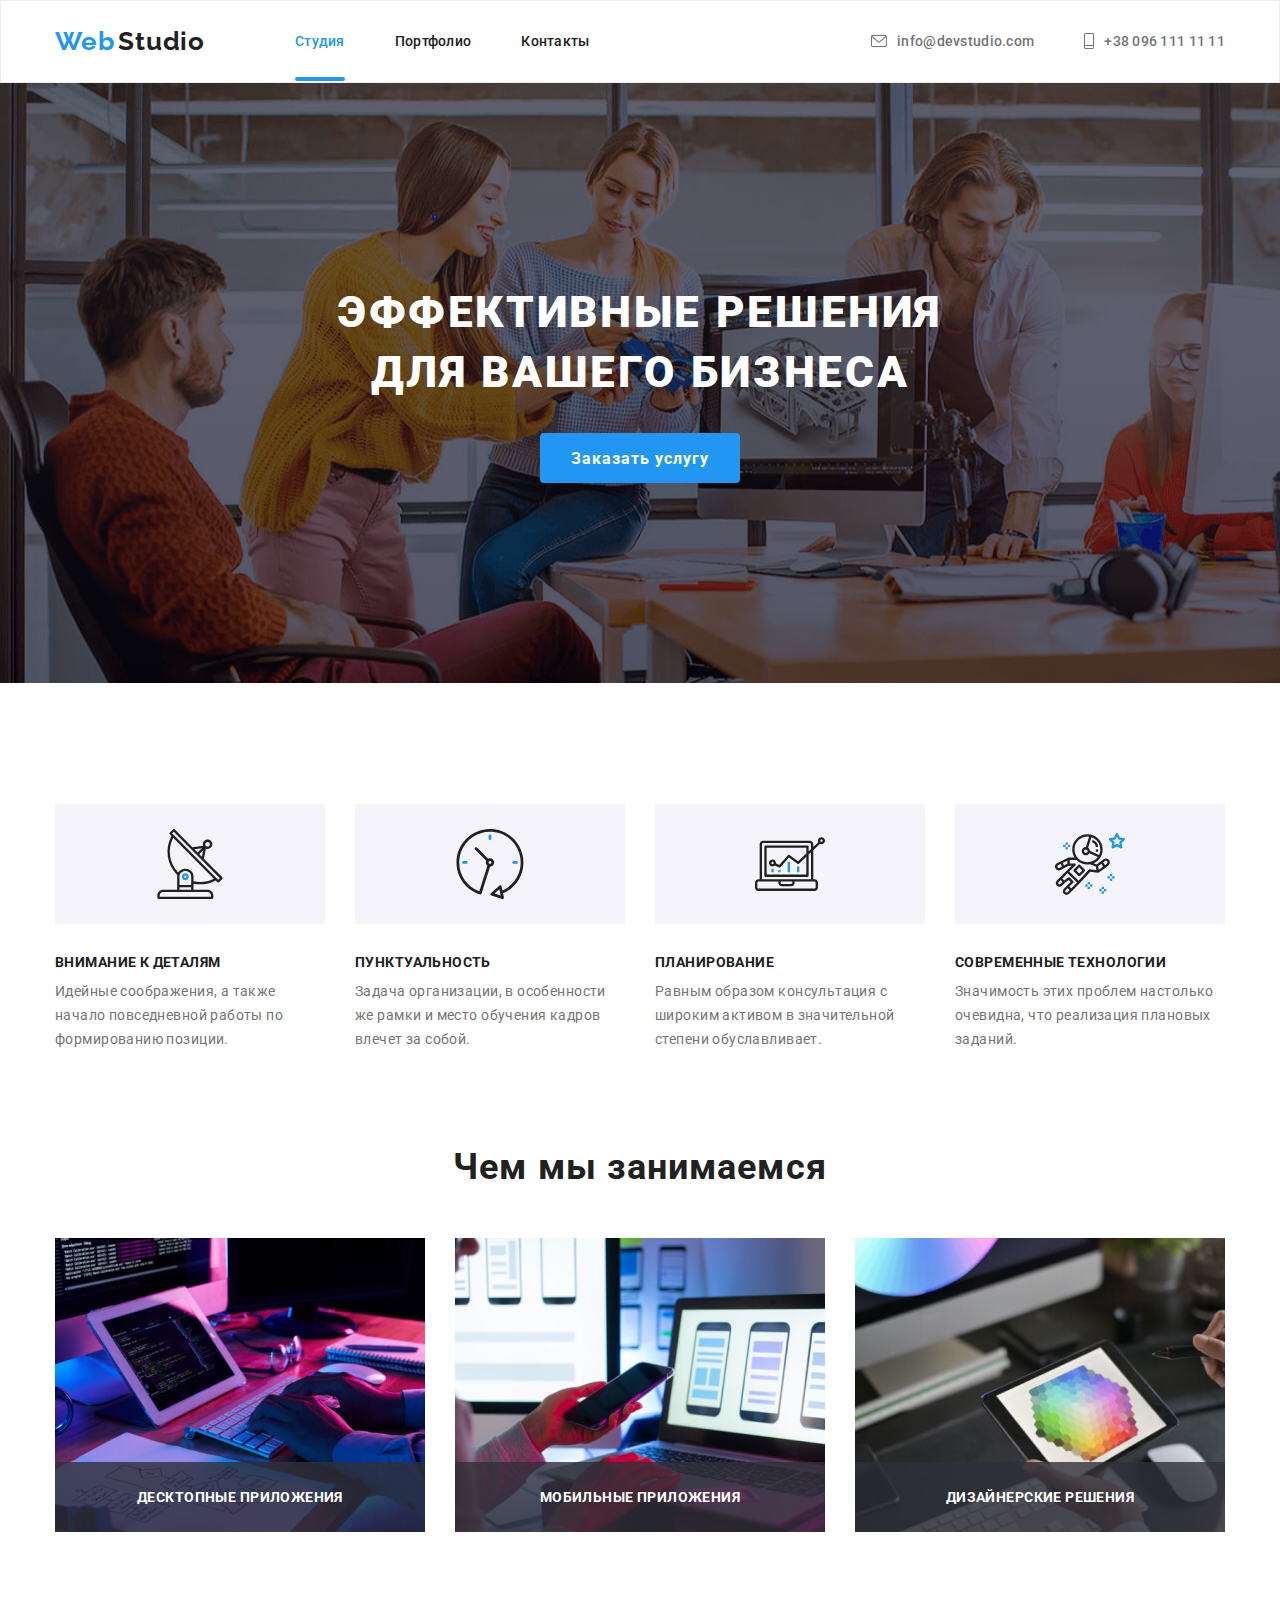
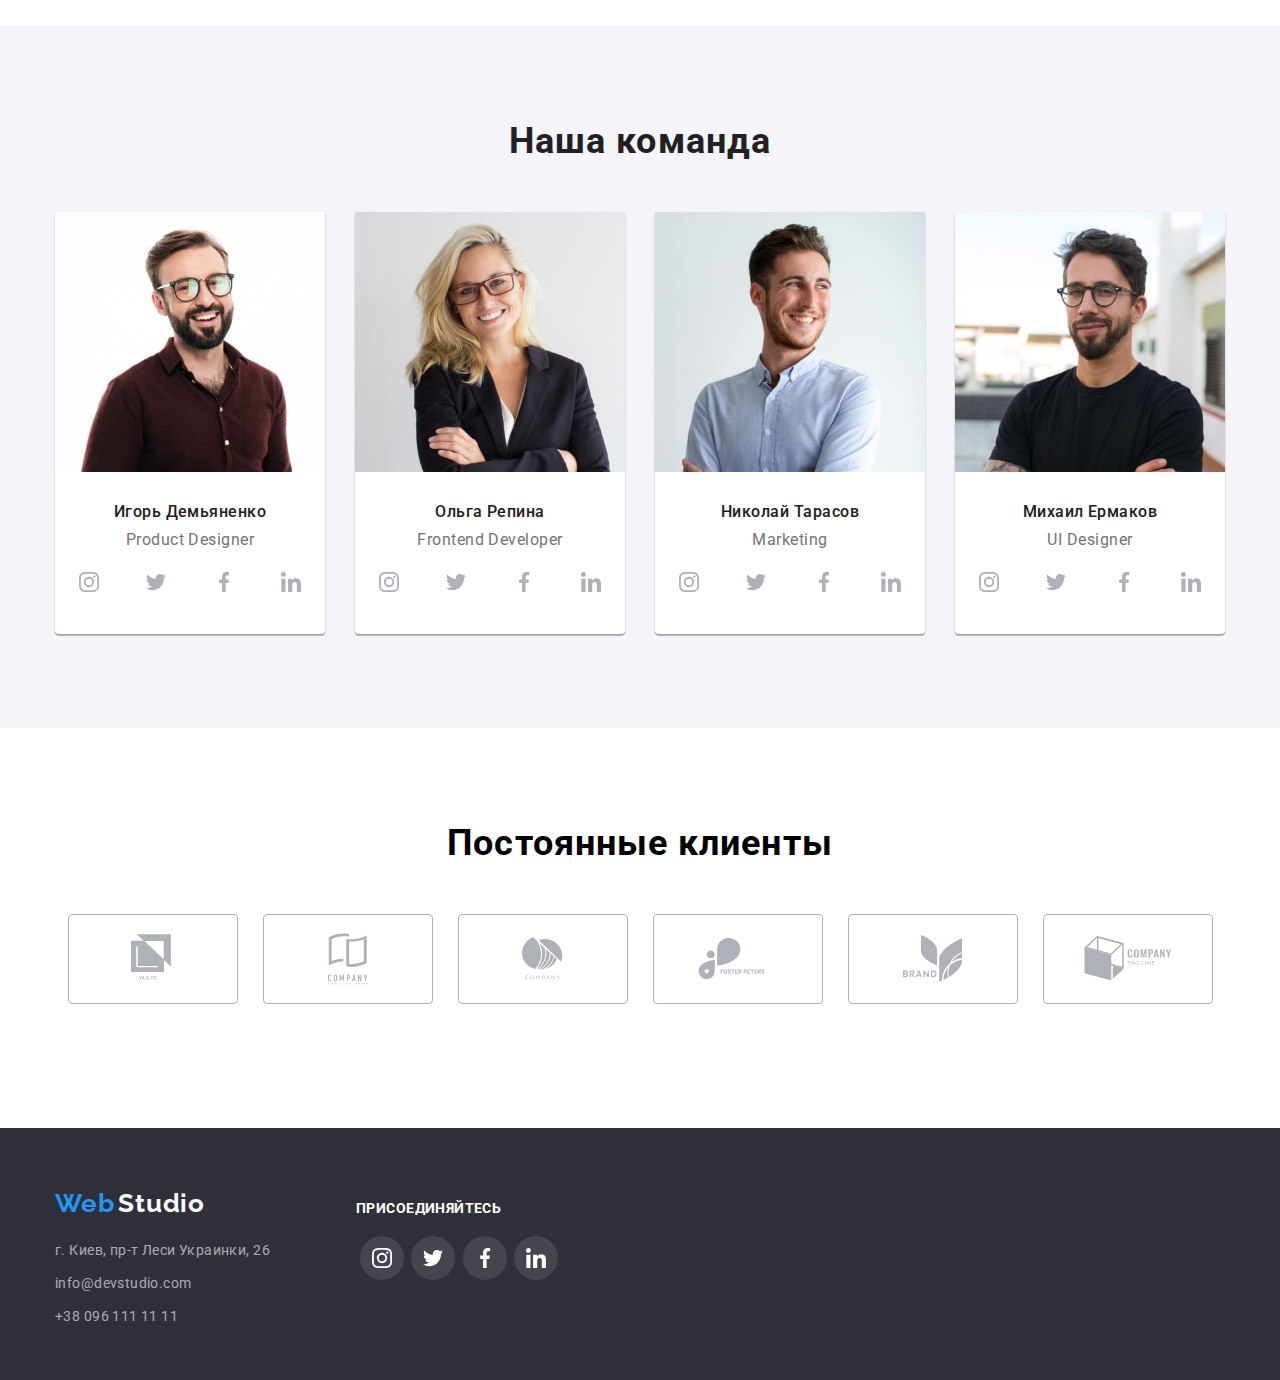
==== commit f6d3b4e9: "Домашнее задание №5" ====
--- a/index.html
+++ b/index.html
@@ -12,9 +12,11 @@
 		<link rel="stylesheet" href="./css/styles.css" />
 	</head>
 	<body>
-		<!--header-->
+		
+		<!--HEADER-->
 		<header class="header">
 			<div class="conteiner">
+				<!--HEADER NAVIGATION-->
 				<nav class="navigation">
 					<a class="logo link" href="./index.html" aria-label="Логотип Веб Студии" lang="en">
 						<span class="logo-web">Web</span>
@@ -22,7 +24,7 @@
 					</a>
 					<ul class="navigation-list list">
 						<li class="navigation-list-item">
-							<a class="navigation-list-link link" href="./index.html">Студия</a>
+							<a class="navigation-list-link link underline" href="./index.html">Студия</a>
 						</li>
 						<li class="navigation-list-item">
 							<a class="navigation-list-link link" href="./portfolio.html">Портфолио</a>
@@ -33,6 +35,7 @@
 					</ul>
 				</nav>
 
+				<!--HEADER ADDRESS-->
 				<address class="address">
 					<ul class="address-list list">
 						<li class="address-list-item">
@@ -56,8 +59,9 @@
 			</div>
 		</header>
 
+		<!--MAIN-->
 		<main class="main">
-			<!--hero-->
+			<!--HERO-->
 			<section class="hero">
 				<div class="conteiner">
 					<h1 class="hero-title">
@@ -67,11 +71,11 @@
 					</h1>
 				</div>
 				<div class="conteiner">
-					<button type="button" class="modal-btn">Заказать услугу</button>
+					<button type="button" class="modal-btn" data-modal-open>Заказать услугу</button>
 				</div>
 			</section>
 
-			<!--our advantages-->
+			<!--OUR ADVANTAGES-->
 			<section class="our-advantages">
 				<div class="conteiner">
 					<h2 class="our-advantages-title">Наши преимущества</h2>
@@ -104,31 +108,28 @@
 				</div>
 			</section>
 
-			<!--what are we doing-->
+			<!--WHAT ARE WE DOING-->
 			<section class="what-are-we-doing">
 				<div class="conteiner">
 					<h2 class="what-are-we-doing-title">Чем мы занимаемся</h2>
 					<ul class="what-are-we-doing-list list">
 						<li class="what-are-we-doing-list-item">
-							<a href="">
-								<img src="./images/studio/what-are-we-doing/what-are-we-doing-1.jpg" width="370" height="294" alt="" />
-							</a>
+							<img src="./images/studio/what-are-we-doing/what-are-we-doing-1.jpg" width="370" height="294" alt="" />
+							<p class="what-are-we-doing-wpapper">Десктопные приложения</p>
 						</li>
 						<li class="what-are-we-doing-list-item">
-							<a href="">
-								<img src="./images/studio/what-are-we-doing/what-are-we-doing-2.jpg" width="370" height="294" alt="" />
-							</a>
+							<img src="./images/studio/what-are-we-doing/what-are-we-doing-2.jpg" width="370" height="294" alt="" />
+							<p class="what-are-we-doing-wpapper">Мобильные приложения</p>
 						</li>
 						<li class="what-are-we-doing-list-item">
-							<a href="">
-								<img src="./images/studio/what-are-we-doing/what-are-we-doing-3.jpg" width="370" height="294" alt="" />
-							</a>
+							<img src="./images/studio/what-are-we-doing/what-are-we-doing-3.jpg" width="370" height="294" alt="" />
+							<p class="what-are-we-doing-wpapper">Дизайнерские решения</p>
 						</li>
 					</ul>
 				</div>
 			</section>
 
-			<!--our team-->
+			<!--OUR TEAM-->
 			<section class="our-team">
 				<div class="conteiner">
 					<h2 class="our-team-title">Наша команда</h2>
@@ -277,7 +278,7 @@
 				</div>
 			</section>
 
-			<!--regular customers-->
+			<!--REGULAR CUSTOMERS-->
 			<section class="regular-customers">
 				<div class="conteiner">
 					<h2 class="regular-customers-title">Постоянные клиенты</h2>
@@ -329,9 +330,11 @@
 			</section>
 		</main>
 
+		<!--FOOTER-->
 		<footer class="footer">
 			<div class="conteiner">
 				<div class="footer-side">
+					<!--FOOTER LEFT SIDE-->
 					<div class="footer-left-side">
 						<a class="logo-footer link" href="./index.html" aria-label="Логотип Веб Студии" lang="en">
 							<span class="logo-footer-web">Web</span>
@@ -353,9 +356,10 @@
 							</ul>
 						</address>
 					</div>
+					<!--FOOTER RIGHT SIDE-->
 					<div class="footer-right-side">
 						<section class="join">
-							<h3 class="footer-join-title">присоединяйтесь</h3>
+							<p class="footer-join-text">присоединяйтесь</p>
 							<ul class="footer-social-list list">
 								<li class="footer-social-list-item">
 									<a href="#" class="footer-social-list-link">
@@ -391,5 +395,19 @@
 				</div>
 			</div>
 		</footer>
+
+		<!--BACKDROP-->
+		<div class="backdrop is-hidden" data-modal>
+			<div class="modal">
+				<button type="button" class="close-btn" data-modal-close>
+					<svg class="close-svg">
+						<use href="/images/studio/svg/symbol-defs.svg#icon-close"></use>
+					</svg>
+				</button>
+			</div>
+		</div>
+
+		<!--SCRIPT JS MODAL-->
+		<script src="./js/modal.js"></script>
 	</body>
 </html>
--- a/css/styles.css
+++ b/css/styles.css
@@ -4,7 +4,7 @@
 	--main-color: #212121;
 	--secondary-color: #757575;
 	--third-color: #ffffff;
-	--accent-color: #2196f3;
+	--accent-color: rgb(33, 150, 243);
 	--modal-btn-color: #188ce8;
 	--bgd-color: #f5f4fa;
 	--icon-color: #afb1b8;
@@ -44,11 +44,72 @@
 	margin: 0 auto;
 }
 
+.backdrop {
+	position: fixed;
+	top: 0;
+	left: 0;
+	width: 100%;
+	height: 100%;
+	background-color: rgba(0, 0, 0, 0.2);
+	transition: all 250ms cubic-bezier(0.4, 0, 0.2, 1);
+}
+
+.backdrop.is-hidden {
+	opacity: 0;
+	visibility: hidden;
+	pointer-events: none;
+	transition: all 250ms cubic-bezier(0.4, 0, 0.2, 1) 250ms;
+}
+
+.backdrop.is-hidden .modal {
+	transform: translate(-50%, -50%) scale(0);
+	transition: all 250ms cubic-bezier(0.4, 0, 0.2, 1);
+}
+
+.modal {
+	position: absolute;
+	top: 50%;
+	left: 50%;
+
+	width: 528px;
+	height: 581px;
+	background-color: var(--third-color);
+	box-shadow: 0px 1px 3px rgba(0, 0, 0, 0.12), 0px 1px 1px rgba(0, 0, 0, 0.14), 0px 2px 1px rgba(0, 0, 0, 0.2);
+	border-radius: 4px;
+
+	transform: translate(-50%, -50%) scale(1);
+
+	transition: all 250ms cubic-bezier(0.4, 0, 0.2, 1) 250ms;
+}
+
+.close-btn {
+	position: absolute;
+	display: flex;
+	justify-content: center;
+	align-items: center;
+	top: 8px;
+	right: 8px;
+	width: 30px;
+	height: 30px;
+	background: #fff;
+	border: 1px solid rgba(0, 0, 0, 0.1);
+	border-radius: 50%;
+	box-sizing: border-box;
+	cursor: pointer;
+	outline: none;
+}
+
+.close-svg {
+	width: 18px;
+	height: 18px;
+}
+
 /*======== header =======*/
 .header {
 	padding: 25px 0;
 	border: 1px solid #ececec;
 }
+
 .header .conteiner {
 	display: flex;
 	align-items: center;
@@ -104,11 +165,28 @@
 }
 
 .navigation-list-link {
+	position: relative;
 	font-weight: 500;
 	font-size: 14px;
 	line-height: 1.143;
 	letter-spacing: 0.02em;
 	color: var(--main-color);
+	transition: color 250ms cubic-bezier(0.4, 0, 0.2, 1);
+}
+
+.underline::after {
+	position: absolute;
+	bottom: -32px;
+	display: block;
+	content: "";
+	width: 100%;
+	height: 4px;
+	background-color: var(--accent-color);
+	border-radius: 2px;
+}
+
+.underline {
+	color: var(--accent-color);
 }
 
 .address-tel-link,
@@ -123,6 +201,8 @@
 	display: flex;
 	justify-content: center;
 	align-items: center;
+
+	transition: color 250ms cubic-bezier(0.4, 0, 0.2, 1);
 }
 
 .navigation-list-link:hover,
@@ -135,34 +215,34 @@
 	cursor: pointer;
 }
 
+.navigation-list-link:active .navigation-list-link::after {
+	opacity: 1;
+}
+
 .address-mail-svg {
 	width: 16px;
 	height: 12px;
 	margin-right: 10px;
+	fill: var(--secondary-color);
+	transition: fill 250ms cubic-bezier(0.4, 0, 0.2, 1);
 }
 
 .address-mail-link:hover .address-mail-svg {
 	fill: var(--accent-color);
 	cursor: pointer;
-}
-
-.address-mail-svg {
-	fill: var(--secondary-color);
 }
 
 .address-tel-svg {
 	width: 10px;
 	height: 16px;
 	margin-right: 10px;
+	fill: var(--secondary-color);
+	transition: fill 250ms cubic-bezier(0.4, 0, 0.2, 1);
 }
 
 .address-tel-link:hover .address-tel-svg {
 	fill: var(--accent-color);
 	cursor: pointer;
-}
-
-.address-tell-svg {
-	fill: var(--secondary-color);
 }
 /*======== end header =======*/
 
@@ -203,11 +283,12 @@
 	letter-spacing: 0.06em;
 	color: var(--third-color);
 	background-color: var(--accent-color);
+	transition: color 250ms cubic-bezier(0.4, 0, 0.2, 1);
 }
 
 .modal-btn:hover,
 .modal-btn:focus {
-	background: var(--modal-btn-color);
+	background-color: var(--modal-btn-color);
 	cursor: pointer;
 }
 /*======= end hero =======*/
@@ -331,6 +412,30 @@
 	letter-spacing: 0.03em;
 	color: var(--main-color);
 }
+
+.what-are-we-doing-list-item {
+	position: relative;
+}
+
+.what-are-we-doing-wpapper {
+	position: absolute;
+	bottom: 0;
+	left: 0;
+	width: 100%;
+	padding: 27px 0px;
+
+	font-family: var(--main-font);
+	font-weight: 700;
+	font-size: 14px;
+	line-height: 16px;
+	text-align: center;
+	letter-spacing: 0.03em;
+	text-transform: uppercase;
+
+	color: var(--third-color);
+	background-color: rgba(47, 48, 58, 0.8);
+}
+
 /*======= end what are we doing ======*/
 
 /*======= our team =======*/
@@ -370,12 +475,14 @@
 	height: 44px;
 	border-radius: 50%;
 	background-color: var(--third-color);
+	transition: background-color 250ms cubic-bezier(0.4, 0, 0.2, 1);
 }
 
 .our-team-social-list-svg {
 	width: 20px;
 	height: 20px;
 	fill: var(--icon-color);
+	transition: fiil 250ms cubic-bezier(0.4, 0, 0.2, 1);
 }
 
 .our-team-social-list-link:hover .our-team-social-list-svg {
@@ -454,10 +561,12 @@
 	border: 1px solid var(--icon-color);
 	box-sizing: border-box;
 	border-radius: 4px;
+	transition: border 250ms cubic-bezier(0.4, 0, 0.2, 1);
 }
 
 .regular-customers-list-svg {
 	fill: var(--icon-color);
+	transition: fill 250ms cubic-bezier(0.4, 0, 0.2, 1);
 }
 
 .regular-customers-list-link:hover {
@@ -525,6 +634,7 @@
 	line-height: 1.714;
 	letter-spacing: 0.03em;
 	color: rgba(255, 255, 255, 0.6);
+	transition: color 250ms cubic-bezier(0.4, 0, 0.2, 1);
 }
 
 .address-footer-mail-link,
@@ -535,6 +645,7 @@
 	line-height: 1.714;
 	letter-spacing: 0.03em;
 	color: rgba(255, 255, 255, 0.6);
+	transition: color 250ms cubic-bezier(0.4, 0, 0.2, 1);
 }
 
 .address-footer-map-link:hover,
@@ -549,7 +660,6 @@
 .address-footer {
 	width: 231px;
 	height: 81px;
-	margin-bottom: 20px;
 }
 
 .join {
@@ -557,7 +667,7 @@
 	height: 80px;
 }
 
-.footer-join-title {
+.footer-join-text {
 	font-family: var(--main-font);
 	font-style: normal;
 	font-weight: 700;
@@ -582,6 +692,7 @@
 	height: 44px;
 	border-radius: 50%;
 	background: rgba(255, 255, 255, 0.1);
+	transition: background 250ms cubic-bezier(0.4, 0, 0.2, 1);
 }
 
 .footer-social-list-svg {
@@ -616,6 +727,22 @@
 
 .pottfolio-filters-list-item:not(:last-child) {
 	margin-right: 8px;
+}
+
+.pottfolio-filters-btn {
+	font-family: var(--main-font);
+	font-style: normal;
+	font-weight: 500;
+	font-size: 16px;
+	line-height: 1.63;
+	text-align: center;
+	letter-spacing: 0.03em;
+
+	background: var(--bgd-color);
+	border-radius: 4px;
+	border: 1px solid transparent;
+	padding: 6px 22px;
+	transition: background 250ms cubic-bezier(0.4, 0, 0.2, 1), color 250ms cubic-bezier(0.4, 0, 0.2, 1);
 }
 
 .pottfolio-filters-btn:hover,
@@ -624,22 +751,6 @@
 	background: var(--accent-color);
 	cursor: pointer;
 }
-
-.pottfolio-filters-btn {
-	font-family: var(--main-font);
-	font-style: normal;
-	font-weight: 500;
-	font-size: 16px;
-	line-height: 1.63;
-	text-align: center;
-	letter-spacing: 0.03em;
-	color: var(--main-color);
-
-	background: var(--bgd-color);
-	border-radius: 4px;
-	border: 1px solid transparent;
-	padding: 6px 22px;
-}
 /*======= end pottfolio filters =======*/
 
 /*======= pottfolio projects =======*/
@@ -656,23 +767,28 @@
 	width: calc((100% - 60px) / 3);
 	height: 404px;
 	background: var(--third-color);
-	border: 1px solid #eeeeee;
 	box-sizing: border-box;
 	margin-right: 30px;
 	margin-bottom: 30px;
 }
 
-.projects-list-item:hover {
-	box-shadow: 0px 1px 1px rgba(0, 0, 0, 0.12), 0px 4px 4px rgba(0, 0, 0, 0.06), 1px 4px 6px rgba(0, 0, 0, 0.16);
-	cursor: pointer;
-}
-
 .projects-list-item:nth-child(3n) {
 	margin-right: 0;
 }
 
 .projects-list-item:nth-last-child(-n + 3) {
 	margin-bottom: 0;
+}
+
+.projects-list-link {
+	display: block;
+}
+
+.projects-list-link:hover,
+.projects-list-link:focus {
+	box-shadow: 0px 1px 1px rgba(0, 0, 0, 0.12), 0px 4px 4px rgba(0, 0, 0, 0.06), 1px 4px 6px rgba(0, 0, 0, 0.16);
+	outline: none;
+	cursor: pointer;
 }
 
 .projects-title {
@@ -698,5 +814,58 @@
 .projects-list-content {
 	padding: 20px 24px;
 }
+
+.projects-list-overlay {
+	position: relative;
+	overflow: hidden;
+}
+
+.projects-list-link:hover .projects-list-overlay::before {
+	opacity: 1;
+}
+
+.projects-list-link:hover .projects-list-overlay::before {
+	transform: translateY(0);
+}
+
+.projects-list-overlay::before {
+	display: inline-block;
+	position: absolute;
+	content: "";
+	width: 100%;
+	height: 100%;
+	background-color: rgba(33, 150, 243, 0.9);
+
+	opacity: 1;
+	transform: translateY(100%);
+	transition: transform 250ms cubic-bezier(0.4, 0, 0.2, 1);
+}
+
+.projects-text-overlay {
+	position: absolute;
+	left: 0;
+	top: 0;
+	padding: 63px 24px;
+
+	font-family: var(--main-font);
+	font-weight: 400;
+	font-size: 18px;
+	line-height: 1.56;
+	letter-spacing: 0.03em;
+	color: var(--third-color);
+
+	opacity: 1;
+	transform: translateY(100%);
+	transition: transform 250ms cubic-bezier(0.4, 0, 0.2, 1);
+}
+
+.projects-list-link:hover .projects-text-overlay {
+	opacity: 1;
+}
+
+.projects-list-link:hover .projects-text-overlay {
+	transform: translateY(0);
+}
+
 /*======= end pottfolio projects =======*/
 /*======================================== END PORTFOLIO ========================================*/
